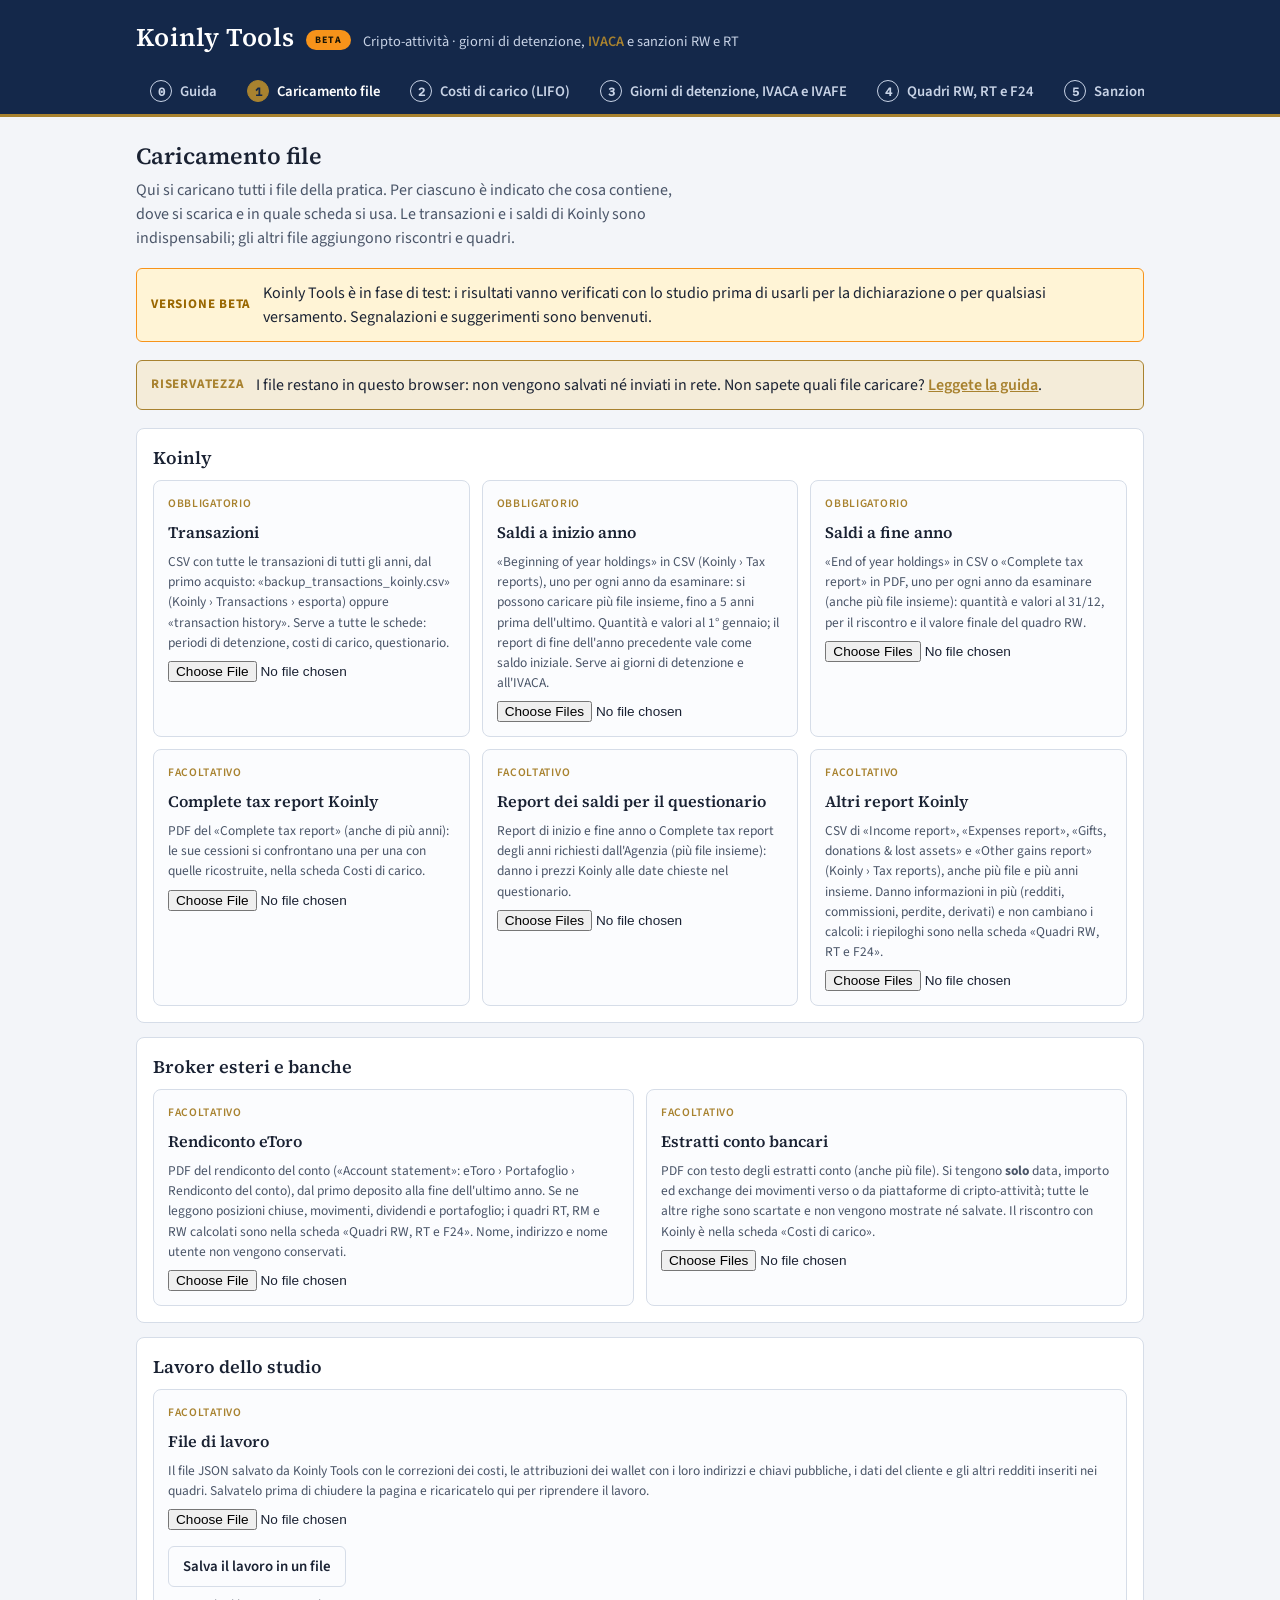
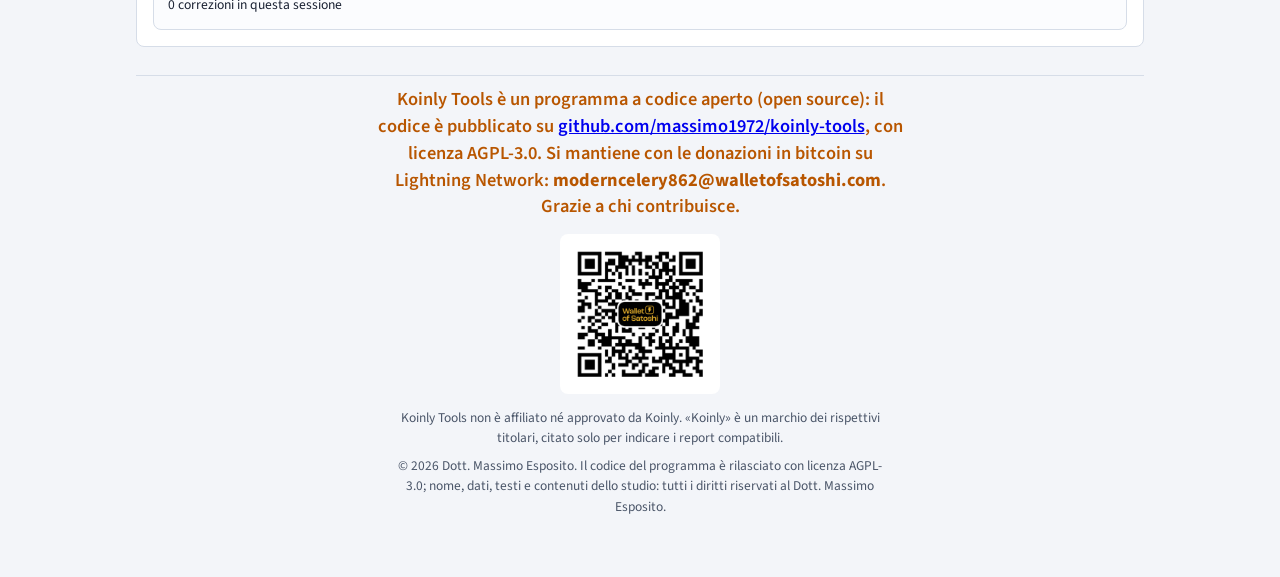
==== index.html @ 42ecb567 "Altri report Koinly: Income, Expenses, Gifts/Lost assets, Other gains Nuovo modulo report.js che leg" ====
<!doctype html>
<html lang="it">
<head>
<meta charset="utf-8">
<meta name="viewport" content="width=device-width,initial-scale=1,viewport-fit=cover">
<title>Koinly Tools</title>
<meta name="description" content="Cripto-attività da report Koinly: giorni di detenzione, imposta sul valore (IVACA) e sanzioni dei quadri RW e RT.">
<meta name="theme-color" content="#14284a">
<link rel="icon" href="img/icone/favicon-32.png" type="image/png" sizes="32x32">
<link rel="icon" href="img/icone/icon-192.png" type="image/png" sizes="192x192">
<link rel="apple-touch-icon" href="img/icone/apple-touch-icon.png">
<!-- anteprima dei link (WhatsApp, LinkedIn, email) -->
<meta property="og:type" content="website">
<meta property="og:site_name" content="Koinly Tools">
<meta property="og:title" content="Koinly Tools (beta) · cripto-attività: giorni di detenzione, IVACA, sanzioni RW e RT">
<meta property="og:description" content="Dai report Koinly: giorni e periodi di detenzione, IVACA, ravvedimento RW e RT, quadri RW e RT e modello F24. I file restano nel browser. A cura del Dott. Massimo Esposito.">
<meta property="og:url" content="https://koinly-tools.netlify.app/">
<meta property="og:image" content="https://koinly-tools.netlify.app/img/icone/anteprima.png">
<meta property="og:image:width" content="1200">
<meta property="og:image:height" content="630">
<meta property="og:image:alt" content="Koinly Tools beta: giorni di detenzione, IVACA, sanzioni RW e RT dai report Koinly">
<meta property="og:locale" content="it_IT">
<meta name="twitter:card" content="summary_large_image">
<link rel="stylesheet" href="comune/fonts/fonts.css?v=20261028a">
<link rel="stylesheet" href="comune/app.css?v=20261028a">
<link rel="stylesheet" href="koinly.css?v=20261028a">
</head>
<body>
<header class="band">
  <div class="wrap">
    <div class="brand">
      <h1>Koinly Tools <span class="beta">beta</span></h1>
      <span class="co">Cripto-attività · giorni di detenzione, <b>IVACA</b> e sanzioni RW e RT</span>
    </div>
    <nav class="steps" id="steps" aria-label="Strumenti"></nav>
  </div>
</header>
<main><div class="wrap" id="app"></div></main>
<noscript><p style="padding:16px">Per usare gli strumenti serve JavaScript attivo.</p></noscript>
<script src="comune/vendor/pdf.min.js"></script>
<script src="comune/pdftext.js?v=20261028a"></script>
<script src="lettura.js?v=20261028a"></script>
<script src="detenzione.js?v=20261028a"></script>
<script src="ivaca.js?v=20261028a"></script>
<script src="banca.js?v=20261028a"></script>
<script src="costi.js?v=20261028a"></script>
<script src="questionario.js?v=20261028a"></script>
<script src="sanzioni.js?v=20261028a"></script>
<script src="modelli.js?v=20261028a"></script>
<script src="etoro.js?v=20261028a"></script>
<script src="xlsx-mini.js?v=20261028a"></script>
<script src="docx-mini.js?v=20261028a"></script>
<script src="studio.js?v=20261028a"></script>
<script src="report.js?v=20261028a"></script>
<script src="guida.js?v=20261028a"></script>
<script src="ui.js?v=20261028a"></script>
</body>
</html>
---- comune/fonts/fonts.css ----
@font-face{font-family:'Source Serif 4';font-style:normal;font-weight:500;font-display:swap;src:url(source-serif-4-latin-500-normal.woff2) format('woff2')}
@font-face{font-family:'Source Serif 4';font-style:normal;font-weight:600;font-display:swap;src:url(source-serif-4-latin-600-normal.woff2) format('woff2')}
@font-face{font-family:'Source Sans 3';font-style:normal;font-weight:400;font-display:swap;src:url(source-sans-3-latin-400-normal.woff2) format('woff2')}
@font-face{font-family:'Source Sans 3';font-style:normal;font-weight:500;font-display:swap;src:url(source-sans-3-latin-500-normal.woff2) format('woff2')}
@font-face{font-family:'Source Sans 3';font-style:normal;font-weight:600;font-display:swap;src:url(source-sans-3-latin-600-normal.woff2) format('woff2')}
@font-face{font-family:'Source Sans 3';font-style:normal;font-weight:700;font-display:swap;src:url(source-sans-3-latin-700-normal.woff2) format('woff2')}
@font-face{font-family:'IBM Plex Mono';font-style:normal;font-weight:400;font-display:swap;src:url(ibm-plex-mono-latin-400-normal.woff2) format('woff2')}
@font-face{font-family:'IBM Plex Mono';font-style:normal;font-weight:500;font-display:swap;src:url(ibm-plex-mono-latin-500-normal.woff2) format('woff2')}
---- comune/app.css ----
html{color-scheme:light}:root{padding-top:env(safe-area-inset-top,0px);padding-bottom:env(safe-area-inset-bottom,0px)}body{margin:0}img{max-width:100%}[hidden]{display:none!important}

/* Layout: banda blu istituzionale con percorso a sei passi; contenuto in colonna unica da sportello, filo oro come segno distintivo. */
:root{
  --navy:#14284a; --navy-2:#1f3a66; --gold:#a8822f; --gold-soft:#f4ecd9; --paper:#ffffff; --bg:#f3f5f9;
  --ink:#1a2233; --ink-2:#4a5568; --line:#d6dde8; --surface:#ffffff; --field:#fbfcfe;
  --hi:#b42318; --hi-bg:#fdecea; --mid:#9a6700; --mid-bg:#fff4d6; --ok:#1e6b45; --ok-bg:#e5f3eb; --info-bg:#e8eef8;
  --onnavy:#ffffff; --onnavy-2:#c8d3e6;
  --f-display:"Source Serif 4", Georgia, "Times New Roman", serif;
  --f-body:"Source Sans 3", "Segoe UI", system-ui, -apple-system, sans-serif;
  --f-mono:"IBM Plex Mono", ui-monospace, "SF Mono", Menlo, monospace;
}
@media (prefers-color-scheme: dark){:root:not([data-theme="light"]){
  --navy:#0f1d36; --navy-2:#1c3358; --gold:#d6b066; --gold-soft:#2c2618; --paper:#121a2b; --bg:#0c1322;
  --ink:#e4e9f2; --ink-2:#a3aec2; --line:#2a3650; --surface:#141e31; --field:#101827;
  --hi:#ff8a80; --hi-bg:#3a1916; --mid:#f0c060; --mid-bg:#33290f; --ok:#7fd1a4; --ok-bg:#132d21; --info-bg:#17243d;
  --onnavy:#f2f5fa; --onnavy-2:#9fb0cc; color-scheme:dark}}
:root[data-theme="dark"]{
  --navy:#0f1d36; --navy-2:#1c3358; --gold:#d6b066; --gold-soft:#2c2618; --paper:#121a2b; --bg:#0c1322;
  --ink:#e4e9f2; --ink-2:#a3aec2; --line:#2a3650; --surface:#141e31; --field:#101827;
  --hi:#ff8a80; --hi-bg:#3a1916; --mid:#f0c060; --mid-bg:#33290f; --ok:#7fd1a4; --ok-bg:#132d21; --info-bg:#17243d;
  --onnavy:#f2f5fa; --onnavy-2:#9fb0cc; color-scheme:dark}
*{box-sizing:border-box}
body{background:var(--bg);color:var(--ink);font-family:var(--f-body);font-size:16px;line-height:1.5}
body::before{content:"";position:fixed;inset:0 0 auto;height:env(safe-area-inset-top,0px);z-index:10;background:var(--navy)}
.wrap{max-width:1040px;margin:0 auto;padding-left:max(16px,env(safe-area-inset-left,0px));padding-right:max(16px,env(safe-area-inset-right,0px))}
header.band{background:var(--navy);color:var(--onnavy);border-bottom:3px solid var(--gold)}
header.band .wrap{padding-block:18px 0}
.brand{display:flex;align-items:baseline;gap:12px;flex-wrap:wrap}
.brand h1{font-family:var(--f-display);font-weight:600;font-size:1.6rem;margin:0;letter-spacing:.01em;text-wrap:balance}
.brand .co{color:var(--onnavy-2);font-size:.9rem}
.brand .co b{color:var(--gold);font-weight:600}
nav.steps{display:flex;gap:2px;overflow-x:auto;margin-top:14px;scrollbar-width:thin}
nav.steps button{flex:0 0 auto;background:none;border:0;color:var(--onnavy-2);font:600 .92rem var(--f-body);padding:10px 14px 12px;cursor:pointer;border-bottom:3px solid transparent;margin-bottom:-3px;display:flex;gap:8px;align-items:center}
nav.steps button .n{font-family:var(--f-mono);font-size:.78rem;border:1px solid currentColor;border-radius:50%;width:22px;height:22px;display:inline-grid;place-items:center}
nav.steps button[aria-current="step"]{color:var(--onnavy);border-bottom-color:var(--gold)}
nav.steps button[aria-current="step"] .n{background:var(--gold);border-color:var(--gold);color:var(--navy)}
nav.steps button:focus-visible{outline:2px solid var(--gold);outline-offset:-2px}
main .wrap{padding-block:22px 60px}
.banner{border:1px solid var(--gold);background:var(--gold-soft);padding:12px 14px;border-radius:6px;display:flex;gap:12px;align-items:center;flex-wrap:wrap;margin-bottom:18px}
.banner strong{letter-spacing:.06em;text-transform:uppercase;font-size:.82rem;color:var(--gold)}
.banner p{margin:0;flex:1 1 260px;min-width:0}
h2{font-family:var(--f-display);font-weight:600;font-size:1.45rem;margin:0 0 4px;text-wrap:balance}
h3{font-family:var(--f-display);font-weight:600;font-size:1.12rem;margin:22px 0 8px}
.lead{color:var(--ink-2);margin:0 0 18px;max-width:68ch}
.panel{background:var(--surface);border:1px solid var(--line);border-radius:8px;padding:16px}
.stack{display:grid;gap:14px}
.row{display:flex;gap:10px;flex-wrap:wrap;align-items:center}
.grid2{display:grid;grid-template-columns:repeat(auto-fit,minmax(230px,1fr));gap:12px 16px}
label.f{display:grid;gap:4px;font-size:.88rem;color:var(--ink-2);min-width:0}
label.f span.t{font-weight:600;color:var(--ink)}
input[type=text],input[type=number],select,textarea{font:inherit;color:var(--ink);background:var(--field);border:1px solid var(--line);border-radius:6px;padding:8px 10px;width:100%;min-width:0}
input.num{font-family:var(--f-mono);font-variant-numeric:tabular-nums;text-align:right}
textarea{min-height:110px;resize:vertical}
input:focus-visible,select:focus-visible,textarea:focus-visible,button:focus-visible,summary:focus-visible{outline:2px solid var(--gold);outline-offset:1px}
.btn{font:600 .93rem var(--f-body);border-radius:6px;padding:9px 14px;cursor:pointer;border:1px solid var(--navy-2);background:var(--navy-2);color:#fff}
.btn.ghost{background:transparent;color:var(--ink);border-color:var(--line)}
.btn.gold{background:var(--gold);border-color:var(--gold);color:#1a1405}
.btn:disabled{opacity:.5;cursor:not-allowed}
.drop{border:2px dashed var(--line);border-radius:8px;padding:22px;text-align:center;background:var(--field)}
.drop.over{border-color:var(--gold);background:var(--gold-soft)}
.muted{color:var(--ink-2);font-size:.9rem}
.small{font-size:.84rem}
table{border-collapse:collapse;width:100%;font-size:.9rem}
th,td{border-bottom:1px solid var(--line);padding:7px 8px;text-align:left;vertical-align:top}
th{font-weight:600;color:var(--ink-2);font-size:.8rem;text-transform:uppercase;letter-spacing:.05em}
td.n,th.n{text-align:right;font-family:var(--f-mono);font-variant-numeric:tabular-nums;white-space:nowrap}
.scroll{overflow-x:auto;max-width:100%}
.chip{display:inline-block;font-size:.76rem;font-weight:600;padding:2px 8px;border-radius:99px;white-space:nowrap;letter-spacing:.02em}
.c-ok{background:var(--ok-bg);color:var(--ok)} .c-mid{background:var(--mid-bg);color:var(--mid)} .c-hi{background:var(--hi-bg);color:var(--hi)} .c-info{background:var(--info-bg);color:var(--ink-2)}
.area{margin-top:6px}
.fieldrow{border-top:1px solid var(--line);padding:12px 0;display:grid;grid-template-columns:minmax(150px,220px) 1fr;gap:10px 18px}
.fieldrow:first-of-type{border-top:0}
@media (max-width:640px){.fieldrow{grid-template-columns:1fr}}
.fname{font-weight:600}
.fname details{font-weight:400}
.fname summary{cursor:pointer;color:var(--ink-2);font-size:.8rem;list-style:none}
.fname summary::-webkit-details-marker{display:none}
.cands{display:grid;gap:8px;min-width:0}
.cand{display:grid;grid-template-columns:auto 1fr;gap:4px 10px;align-items:start}
.cand .v{font-family:var(--f-mono);font-weight:500}
.ref{font-size:.8rem;color:var(--ink-2)}
blockquote.src{margin:4px 0 0;padding:6px 10px;border-left:3px solid var(--gold);background:var(--field);font-size:.86rem;color:var(--ink);overflow-wrap:anywhere}
blockquote.src mark{background:var(--gold-soft);color:inherit;padding:0 2px}
.confirmed{display:flex;gap:8px;align-items:center;flex-wrap:wrap;font-size:.88rem}
.finding{border:1px solid var(--line);border-left-width:5px;border-radius:6px;padding:12px 14px;background:var(--surface)}
.finding.alta{border-left-color:var(--hi)} .finding.media{border-left-color:var(--mid)} .finding.info{border-left-color:var(--line)}
.finding h4{margin:0 0 6px;font-size:1rem;display:flex;gap:8px;align-items:center;flex-wrap:wrap}
.finding dl{display:grid;grid-template-columns:max-content 1fr;gap:4px 12px;margin:0;font-size:.92rem}
.finding dt{color:var(--ink-2);font-weight:600}
.finding dd{margin:0;min-width:0;overflow-wrap:anywhere}
@media (max-width:520px){.finding dl{grid-template-columns:1fr}.finding dd{margin-bottom:6px}}
.kpis{display:grid;grid-template-columns:repeat(auto-fit,minmax(170px,1fr));gap:10px}
.kpi{border:1px solid var(--line);border-radius:8px;padding:12px;background:var(--surface)}
.kpi .k{font-size:.78rem;color:var(--ink-2);text-transform:uppercase;letter-spacing:.06em;font-weight:600}
.kpi .v{font-family:var(--f-mono);font-size:1.25rem;font-variant-numeric:tabular-nums;margin-top:2px}
.kpi .s{font-size:.8rem;color:var(--ink-2)}
.notes{margin:0;padding-left:18px;color:var(--ink-2);font-size:.9rem}
.err{background:var(--hi-bg);color:var(--hi);border-radius:6px;padding:10px 12px;font-size:.92rem}
.warn{background:var(--mid-bg);color:var(--ink);border-radius:6px;padding:10px 12px;font-size:.92rem;border:1px solid var(--mid)}
.hint{background:var(--info-bg);border-radius:6px;padding:10px 12px;font-size:.92rem}
.chartbox svg{width:100%;height:auto;display:block}
.report{background:var(--paper);border:1px solid var(--line);border-radius:8px;padding:20px;max-width:100%;overflow-wrap:anywhere}
.report h1{font-family:var(--f-display);font-size:1.4rem;margin:0 0 6px}
.report h2{font-size:1.15rem;margin-top:22px;border-bottom:1px solid var(--gold);padding-bottom:4px}
.report h3{font-size:1rem}
.report li{margin-bottom:4px}
.report blockquote{margin:10px 0;padding:8px 12px;background:var(--info-bg);border-radius:6px}
.docitem{display:grid;grid-template-columns:1fr auto;gap:8px 12px;align-items:center;border-top:1px solid var(--line);padding:10px 0}
.docitem:first-child{border-top:0}
.docitem .nm{font-weight:600;overflow-wrap:anywhere;min-width:0}
@media (max-width:520px){.docitem{grid-template-columns:1fr}}
.foot{margin-top:28px;border-top:1px solid var(--line);padding-top:12px;font-size:.85rem;color:var(--ink-2)}
.toggle{display:flex;gap:8px;align-items:flex-start;font-size:.92rem}
.toggle input{margin-top:4px}
.aiitem{border-top:1px solid var(--line);padding:10px 0}
.navbtns{display:flex;justify-content:space-between;gap:10px;margin-top:22px;flex-wrap:wrap}
@media (prefers-reduced-motion:no-preference){.btn,nav.steps button{transition:background .15s,color .15s,border-color .15s}}
/* Valutazione: forza / debolezza, leve in euro */
.pfgrid{display:grid;grid-template-columns:repeat(auto-fit,minmax(280px,1fr));gap:12px}
.pf{border:1px solid var(--line);border-top-width:4px;border-radius:8px;padding:10px 14px;background:var(--surface)}
.pf.forza{border-top-color:var(--ok)} .pf.debolezza{border-top-color:var(--hi)} .pf.attenzione{border-top-color:var(--mid)}
.pf h4{margin:0 0 6px;font-size:1rem;display:flex;gap:8px;align-items:center}
.pf ul{margin:0;padding-left:18px;font-size:.92rem} .pf li{margin-bottom:6px;overflow-wrap:anywhere}
ol.leve{margin:0;padding-left:22px;display:grid;gap:12px}
ol.leve .lv{display:flex;justify-content:space-between;gap:10px;flex-wrap:wrap}
ol.leve .lvv{font-family:var(--f-mono);font-variant-numeric:tabular-nums;white-space:nowrap}
.bar{height:6px;background:var(--line);border-radius:3px;margin:4px 0;overflow:hidden}
.bar span{display:block;height:100%;background:var(--gold)}
/* Stampa: solo il rapporto, pronto per «Salva come PDF» */
@media print{
  :root{--bg:#fff;--surface:#fff;--paper:#fff;--ink:#111;--ink-2:#444;--line:#ccc;--info-bg:#f2f4f8}
  body{background:#fff;font-size:11pt}
  header.band nav,.navbtns,.banner,.warn,#rawReport,.row .btn,.btn,#dlmsg,#app > h2,#app > .lead,#app > p.muted,.foot{display:none!important}
  header.band{background:#fff;color:#111;border-bottom:2px solid #a8822f}
  header.band .brand h1{color:#14284a} header.band .brand .co{color:#444}
  .report{border:0;padding:0}
  .report h2{break-after:avoid} .report li,.report tr{break-inside:avoid}
  main .wrap{padding:0}
}
.costtbl th:nth-child(2),.costtbl td:nth-child(2){width:120px}.costtbl th:nth-child(3),.costtbl td:nth-child(3){width:150px}
---- koinly.css ----
/* Koinly Tools: aggiunte allo stile comune (app.css) */
.beta{display:inline-block;vertical-align:middle;font:700 .62rem var(--f-body);letter-spacing:.1em;text-transform:uppercase;background:#f7931a;color:#1a1405;border-radius:99px;padding:3px 9px;margin-left:6px}
.beta-avviso{border-color:#f7931a;background:var(--mid-bg)}
.beta-avviso strong{color:var(--mid)}
.slots{display:grid;grid-template-columns:repeat(auto-fit,minmax(260px,1fr));gap:12px}
.slot{border:1px solid var(--line);border-radius:8px;padding:14px;background:var(--field);display:grid;gap:8px;align-content:start;min-width:0}
.slot.ok{border-color:var(--ok);background:var(--ok-bg)}
.slot.err{border-color:var(--hi);background:var(--hi-bg)}
.slot h3{margin:0;font-size:1rem}
.slot .req{font:600 .72rem var(--f-body);letter-spacing:.06em;text-transform:uppercase;color:var(--gold)}
.slot input[type=file]{font-size:.85rem;max-width:100%}
.slot .stato{font-size:.85rem;margin:0;overflow-wrap:anywhere}
.grid2>div{min-width:0}
.cards{display:grid;grid-template-columns:repeat(auto-fit,minmax(160px,1fr));gap:10px}
.card{border:1px solid var(--line);border-radius:8px;padding:12px;background:var(--surface)}
.card .k{font-size:.8rem;color:var(--ink-2)}
.card .v{font:600 1.25rem var(--f-mono);font-variant-numeric:tabular-nums}
.card.hl{border-color:var(--gold);background:var(--gold-soft)}
table.det{width:100%;border-collapse:collapse;font-size:.88rem}
table.det th,table.det td{padding:6px 8px;border-bottom:1px solid var(--line);text-align:left;vertical-align:top}
table.det th{font-size:.78rem;color:var(--ink-2);font-weight:600;background:var(--field);position:sticky;top:0}
table.det td.n,table.det th.n{text-align:right;font-family:var(--f-mono);font-variant-numeric:tabular-nums;white-space:nowrap}
table.det tr.tot td{font-weight:700;border-top:2px solid var(--ink-2)}
table.det tr.escl td{opacity:.55}
table.det input.num{width:120px;padding:4px 6px}
table.det .note{font-size:.8rem;color:var(--ink-2);max-width:340px}
table.det .note li{margin:0 0 2px}
table.det ul{margin:0;padding-left:16px}
table.periodi{font-size:.8rem;margin:6px 0 4px}
.u{font-family:var(--f-body);font-size:.75em;color:var(--ink-2)}
.piede{margin-top:28px;padding-top:10px;border-top:1px solid var(--line)}
.piede .marchio{text-align:center;margin:14px auto 0;max-width:70ch}
.diritti{text-align:center;margin:8px auto 0;max-width:70ch;color:var(--ink-2)}
.banner .btnlink{color:var(--gold);font-weight:600}
.donazioni-box{display:flex;flex-direction:column;align-items:center;gap:14px;text-align:center}
.donazioni-box img{background:#fff;border-radius:8px;padding:4px;max-width:100%;height:auto}
.donazioni-box .donazioni{max-width:60ch}
.donazioni{font-size:1.15rem;font-weight:600;line-height:1.45;color:#b85600;margin:0}
.donazioni b{color:inherit}
@media (prefers-color-scheme: dark){:root:not([data-theme="light"]) .donazioni{color:#f7931a}}
:root[data-theme="dark"] .donazioni{color:#f7931a}
.btnlink{background:none;border:0;color:var(--navy-2);text-decoration:underline;cursor:pointer;font:inherit;padding:0}
.avvisi{margin:0;padding-left:18px}
.avvisi li{margin-bottom:4px}
.avvisi li.hi{color:var(--hi)}
.metodi{font-size:.86rem;color:var(--ink-2);max-width:80ch}
.toolbar{display:flex;gap:8px;flex-wrap:wrap}
@media (prefers-color-scheme: dark){:root:not([data-theme="light"]) table.det .btnlink{color:var(--gold)}}
#resoconto{display:none}
@media print{
  @page{size:A4 portrait;margin:12mm}
  body{background:#fff;color:#000;font-size:9pt}
  body.in-stampa header.band,body.in-stampa main{display:none!important}
  body.in-stampa #resoconto{display:block}
  #resoconto .studio{display:flex;justify-content:space-between;gap:16px;align-items:flex-end;padding-bottom:6px;margin-bottom:10px;border-bottom:1px solid #14284a;font-size:8.5pt;line-height:1.35}
  #resoconto .studio b{font:600 13pt var(--f-display);color:#14284a}
  #resoconto .studio span{color:#555}
  #resoconto .studio .contatti{text-align:right;color:#333}
  #resoconto .firma{margin-top:18px;font-size:8.5pt;text-align:right}
  #resoconto h1{font:600 16pt var(--f-display);margin:0}
  #resoconto h2{font:600 11pt var(--f-display);margin:14px 0 4px;break-after:avoid}
  #resoconto .testata{border-bottom:2px solid #a8822f;padding-bottom:4px;margin-bottom:8px;display:flex;justify-content:space-between;align-items:baseline}
  #resoconto .testata p{margin:0;color:#555}
  #resoconto table{border-collapse:collapse;width:100%;font-size:7.5pt}
  #resoconto td,#resoconto th{overflow-wrap:anywhere}
  #resoconto table.dati{width:auto}
  #resoconto td,#resoconto th{border-bottom:1px solid #ccc;padding:2px 6px;text-align:left}
  #resoconto th{background:#eef1f6}
  #resoconto .n{text-align:right;font-variant-numeric:tabular-nums;white-space:nowrap}
  #resoconto tr.tot td{font-weight:700;border-top:1.5px solid #000}
  #resoconto thead{display:table-header-group}
  #resoconto tr{break-inside:avoid}
  #resoconto table.rw{font-size:6pt}
  #resoconto .u{font-size:6.5pt;color:#555}
  #resoconto .panel{border:0;padding:0;margin-top:10px}
  #resoconto .banner{border:1px solid #a8822f;padding:6px 8px;margin:8px 0}
  #resoconto ol,#resoconto ul{margin:4px 0 4px 18px;padding:0}
  #resoconto .donazioni-box{margin-top:12px;break-inside:avoid}
  #resoconto .donazioni-box img{width:32mm;height:32mm}
  #resoconto .donazioni{font-size:11pt;color:#b85600;margin-top:12px}
  #resoconto .diritti{font-size:7pt;color:#555;text-align:left;margin-top:6px}
  #resoconto .nota{font-size:7.5pt;color:#444}
  #resoconto .avvisi li.hi{color:#b42318}
  body:not(.in-stampa) header.band nav,body:not(.in-stampa) .toolbar,body:not(.in-stampa) .slots,body:not(.in-stampa) .noprint{display:none!important}
}
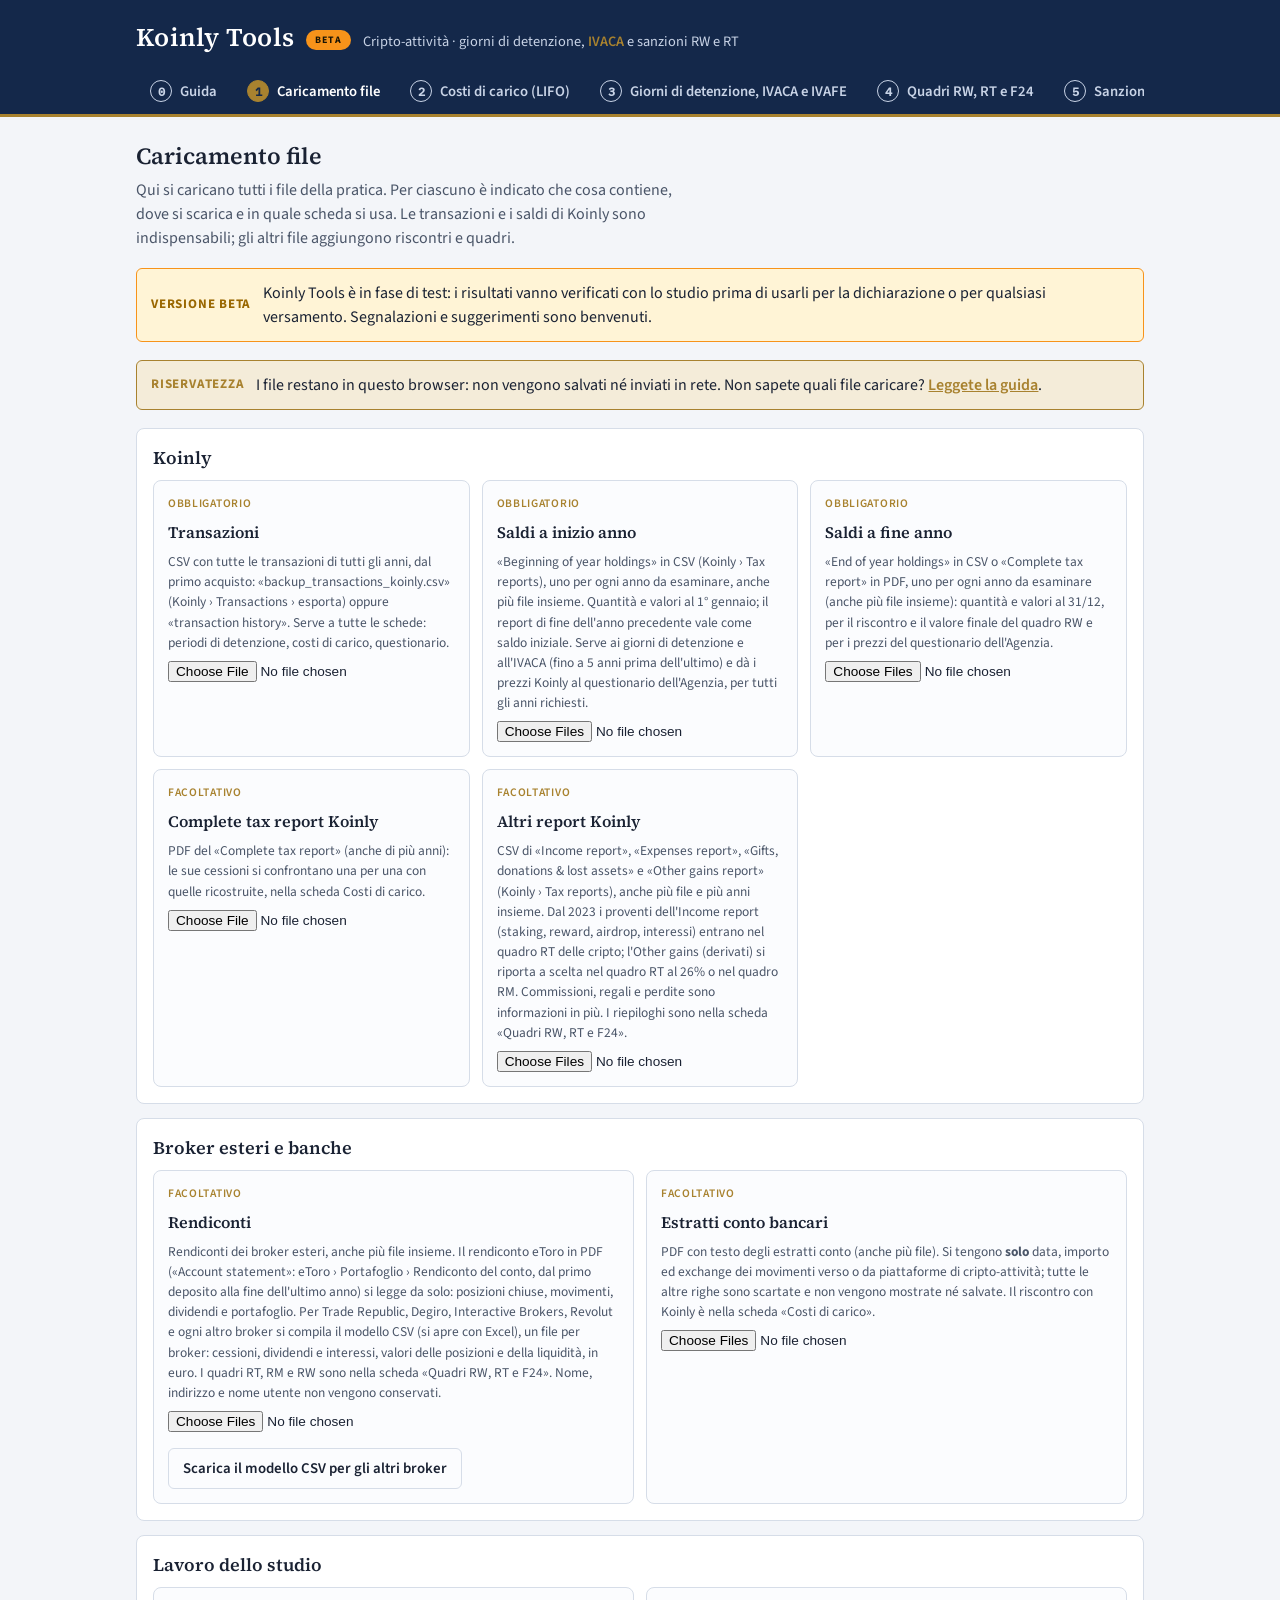
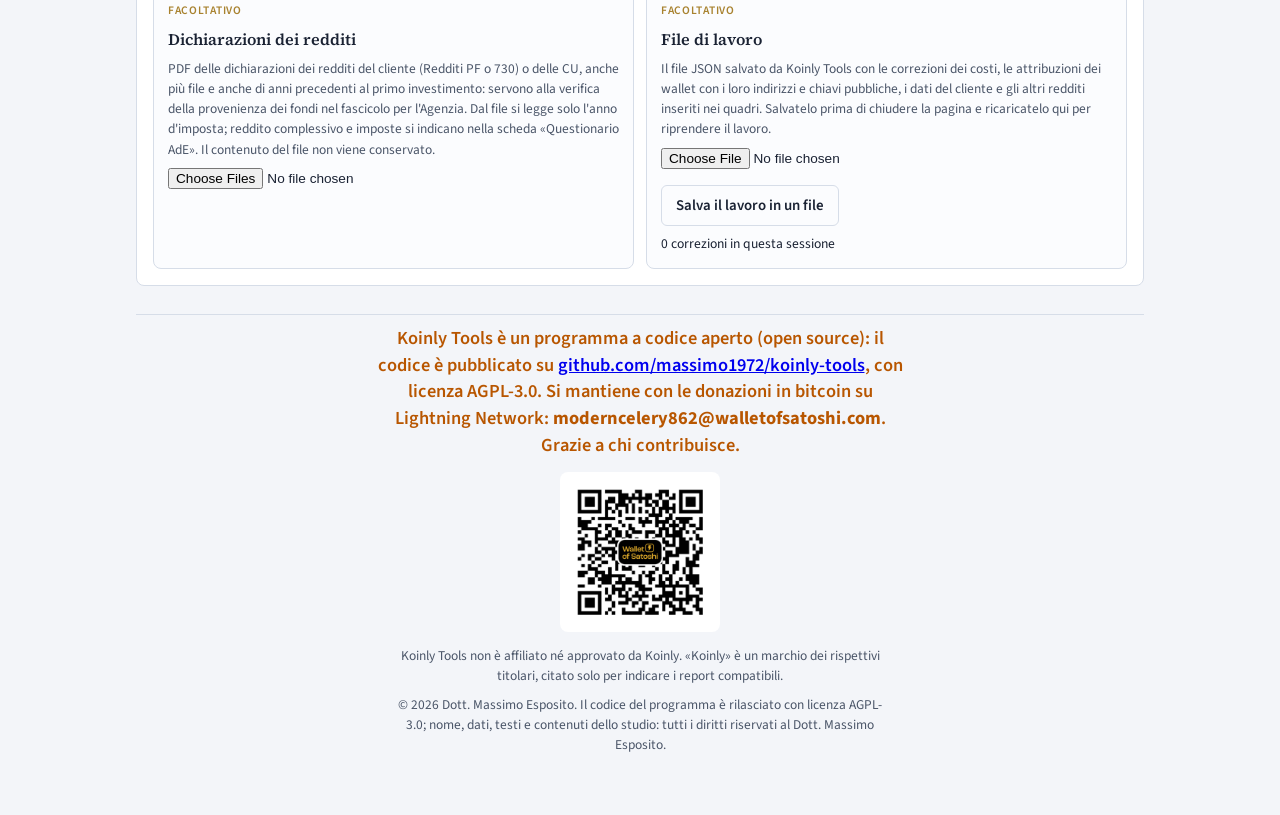
==== commit fa69df08: "Broker esteri con motore comune e modello CSV; verifica della provenienza fondi con semaforo - ester" ====
--- a/index.html
+++ b/index.html
@@ -21,9 +21,9 @@
 <meta property="og:image:alt" content="Koinly Tools beta: giorni di detenzione, IVACA, sanzioni RW e RT dai report Koinly">
 <meta property="og:locale" content="it_IT">
 <meta name="twitter:card" content="summary_large_image">
-<link rel="stylesheet" href="comune/fonts/fonts.css?v=20261028a">
-<link rel="stylesheet" href="comune/app.css?v=20261028a">
-<link rel="stylesheet" href="koinly.css?v=20261028a">
+<link rel="stylesheet" href="comune/fonts/fonts.css?v=20261029a">
+<link rel="stylesheet" href="comune/app.css?v=20261029a">
+<link rel="stylesheet" href="koinly.css?v=20261029a">
 </head>
 <body>
 <header class="band">
@@ -38,21 +38,23 @@
 <main><div class="wrap" id="app"></div></main>
 <noscript><p style="padding:16px">Per usare gli strumenti serve JavaScript attivo.</p></noscript>
 <script src="comune/vendor/pdf.min.js"></script>
-<script src="comune/pdftext.js?v=20261028a"></script>
-<script src="lettura.js?v=20261028a"></script>
-<script src="detenzione.js?v=20261028a"></script>
-<script src="ivaca.js?v=20261028a"></script>
-<script src="banca.js?v=20261028a"></script>
-<script src="costi.js?v=20261028a"></script>
-<script src="questionario.js?v=20261028a"></script>
-<script src="sanzioni.js?v=20261028a"></script>
-<script src="modelli.js?v=20261028a"></script>
-<script src="etoro.js?v=20261028a"></script>
-<script src="xlsx-mini.js?v=20261028a"></script>
-<script src="docx-mini.js?v=20261028a"></script>
-<script src="studio.js?v=20261028a"></script>
-<script src="report.js?v=20261028a"></script>
-<script src="guida.js?v=20261028a"></script>
-<script src="ui.js?v=20261028a"></script>
+<script src="comune/pdftext.js?v=20261029a"></script>
+<script src="lettura.js?v=20261029a"></script>
+<script src="detenzione.js?v=20261029a"></script>
+<script src="ivaca.js?v=20261029a"></script>
+<script src="banca.js?v=20261029a"></script>
+<script src="costi.js?v=20261029a"></script>
+<script src="provenienza.js?v=20261029a"></script>
+<script src="questionario.js?v=20261029a"></script>
+<script src="sanzioni.js?v=20261029a"></script>
+<script src="modelli.js?v=20261029a"></script>
+<script src="estero.js?v=20261029a"></script>
+<script src="etoro.js?v=20261029a"></script>
+<script src="xlsx-mini.js?v=20261029a"></script>
+<script src="docx-mini.js?v=20261029a"></script>
+<script src="studio.js?v=20261029a"></script>
+<script src="report.js?v=20261029a"></script>
+<script src="guida.js?v=20261029a"></script>
+<script src="ui.js?v=20261029a"></script>
 </body>
 </html>
--- a/koinly.css
+++ b/koinly.css
@@ -83,3 +83,10 @@
   #resoconto .avvisi li.hi{color:#b42318}
   body:not(.in-stampa) header.band nav,body:not(.in-stampa) .toolbar,body:not(.in-stampa) .slots,body:not(.in-stampa) .noprint{display:none!important}
 }
+/* semaforo della verifica della provenienza dei fondi */
+.sem{display:inline-flex;align-items:center;gap:6px;font-weight:600;border-radius:999px;padding:2px 10px;font-size:.85rem;white-space:nowrap}
+.sem::before{content:"";width:10px;height:10px;border-radius:50%;background:currentColor}
+.sem.verde{color:var(--ok);background:var(--ok-bg)}
+.sem.giallo{color:var(--mid);background:var(--mid-bg)}
+.sem.rosso{color:var(--hi);background:var(--hi-bg)}
+.avvisi li.mid{color:var(--mid)}
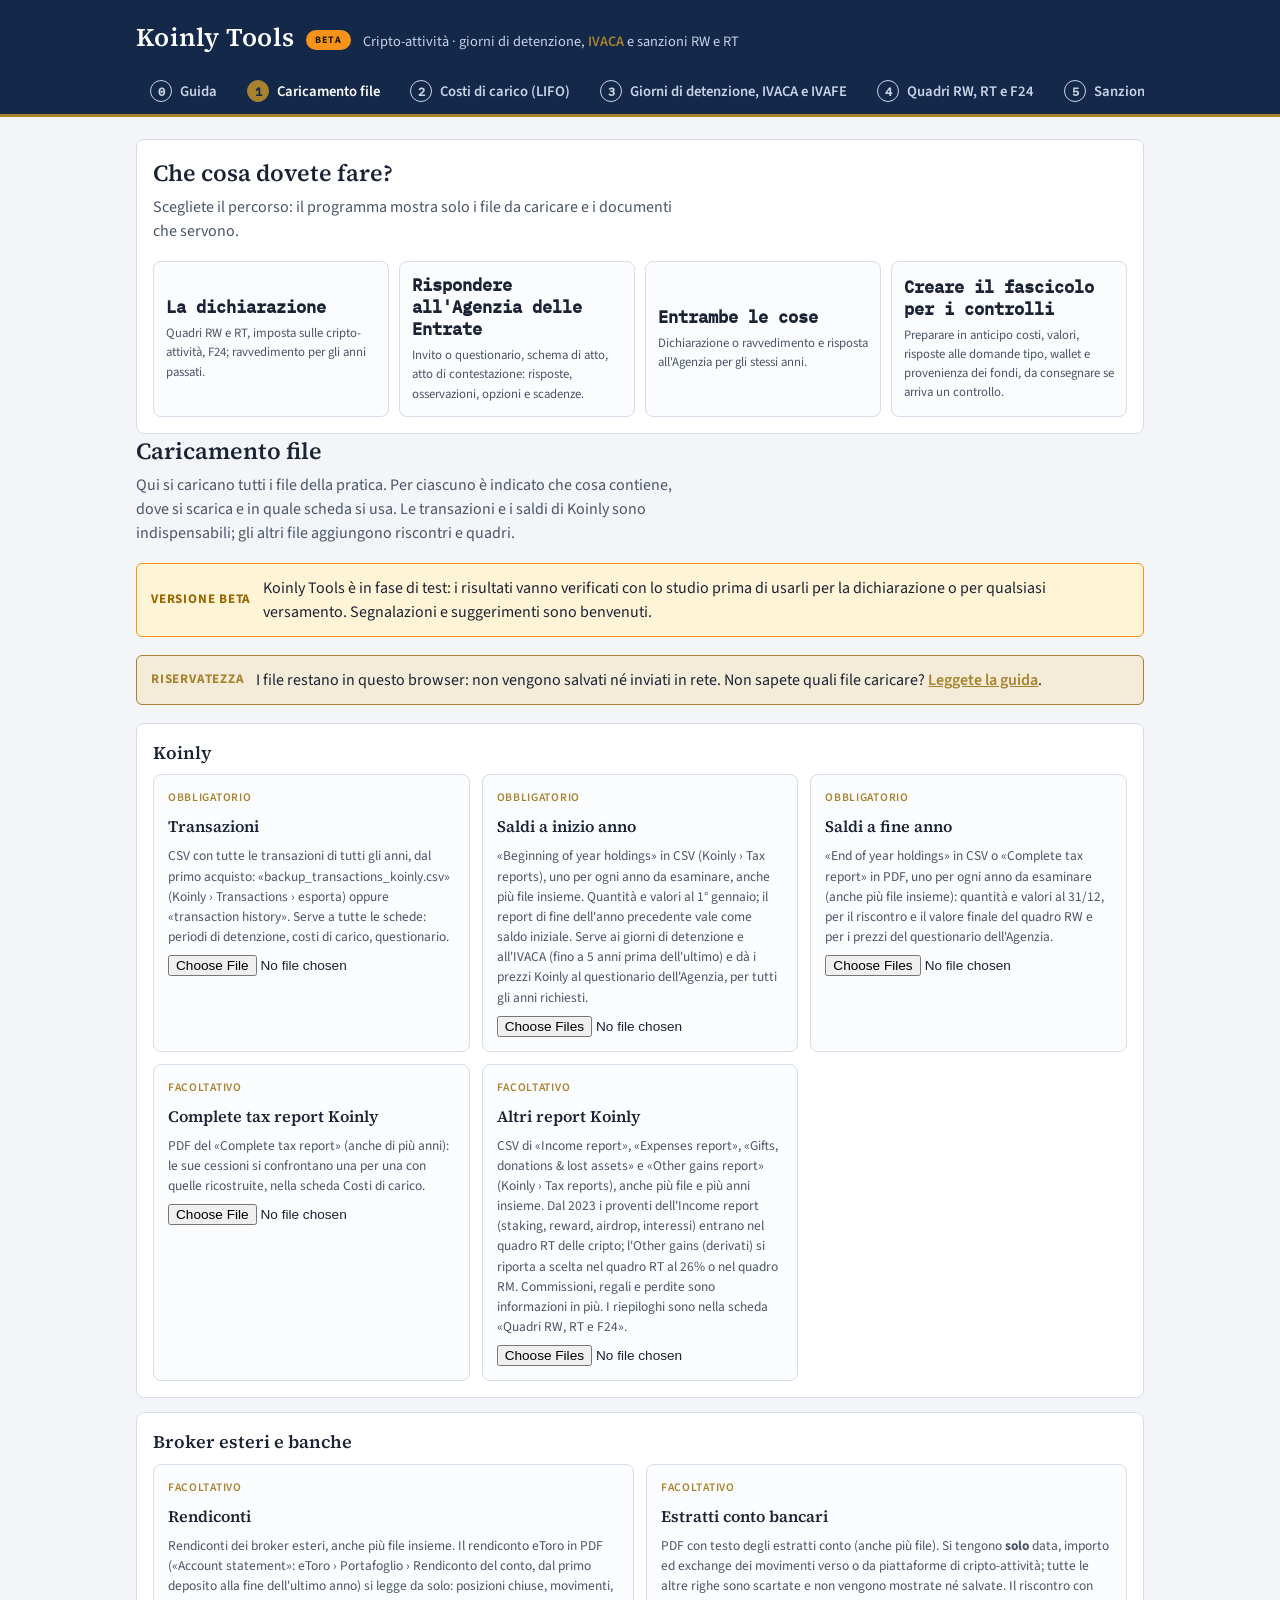
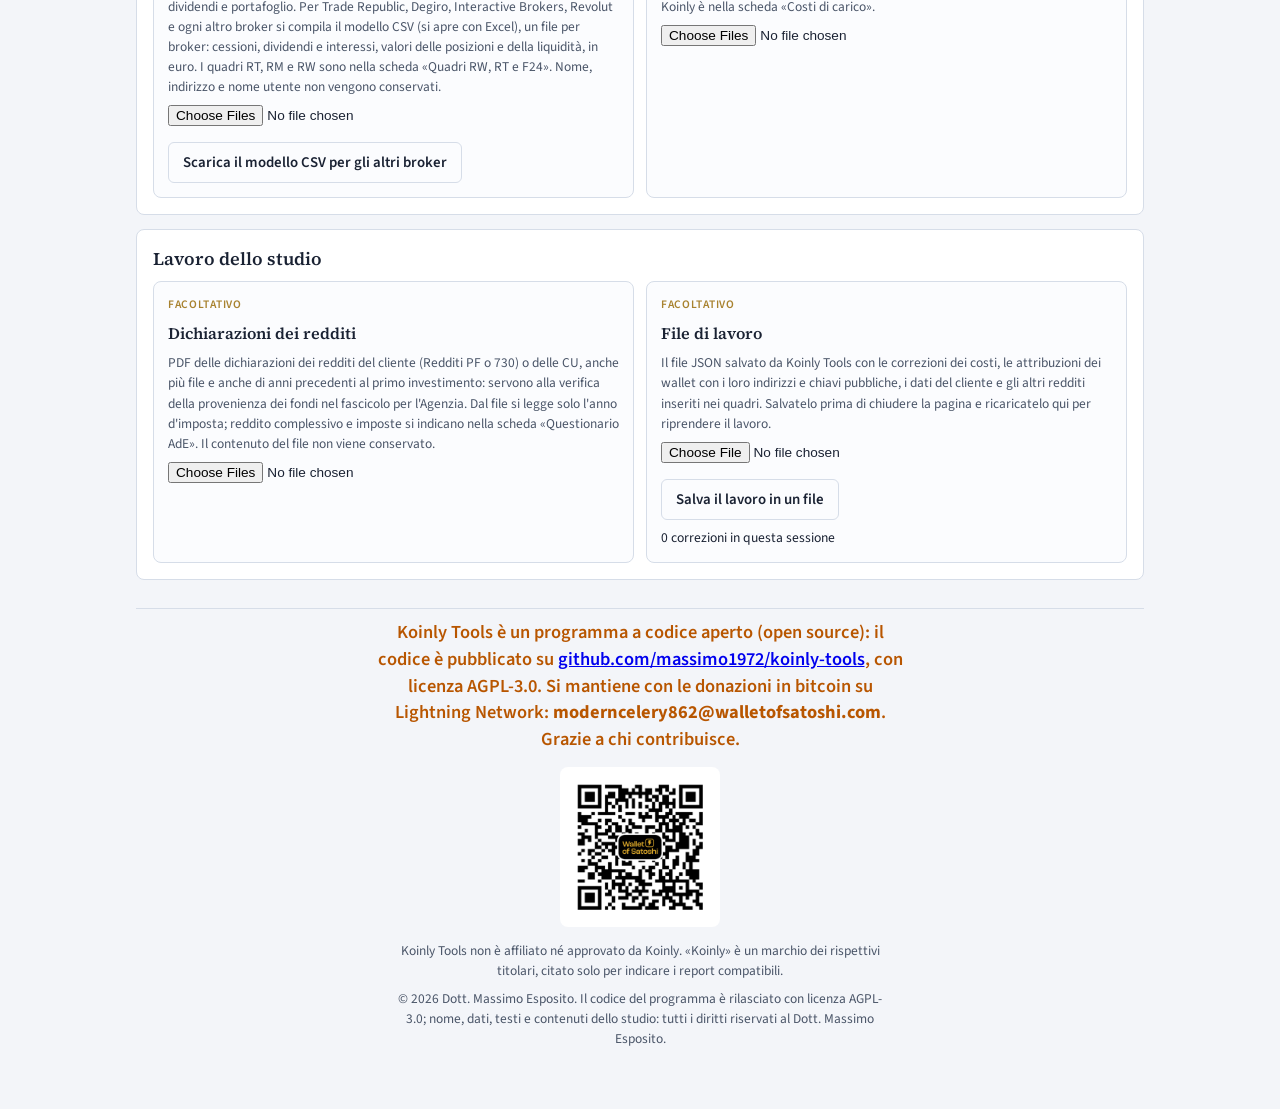
==== commit aee32b08: "Atto di contestazione RW nella pratica AdE; scelta iniziale del percorso - Lettura dell'atto di cont" ====
--- a/index.html
+++ b/index.html
@@ -21,9 +21,9 @@
 <meta property="og:image:alt" content="Koinly Tools beta: giorni di detenzione, IVACA, sanzioni RW e RT dai report Koinly">
 <meta property="og:locale" content="it_IT">
 <meta name="twitter:card" content="summary_large_image">
-<link rel="stylesheet" href="comune/fonts/fonts.css?v=20261029a">
-<link rel="stylesheet" href="comune/app.css?v=20261029a">
-<link rel="stylesheet" href="koinly.css?v=20261029a">
+<link rel="stylesheet" href="comune/fonts/fonts.css?v=20261029h">
+<link rel="stylesheet" href="comune/app.css?v=20261029h">
+<link rel="stylesheet" href="koinly.css?v=20261029h">
 </head>
 <body>
 <header class="band">
@@ -38,23 +38,24 @@
 <main><div class="wrap" id="app"></div></main>
 <noscript><p style="padding:16px">Per usare gli strumenti serve JavaScript attivo.</p></noscript>
 <script src="comune/vendor/pdf.min.js"></script>
-<script src="comune/pdftext.js?v=20261029a"></script>
-<script src="lettura.js?v=20261029a"></script>
-<script src="detenzione.js?v=20261029a"></script>
-<script src="ivaca.js?v=20261029a"></script>
-<script src="banca.js?v=20261029a"></script>
-<script src="costi.js?v=20261029a"></script>
-<script src="provenienza.js?v=20261029a"></script>
-<script src="questionario.js?v=20261029a"></script>
-<script src="sanzioni.js?v=20261029a"></script>
-<script src="modelli.js?v=20261029a"></script>
-<script src="estero.js?v=20261029a"></script>
-<script src="etoro.js?v=20261029a"></script>
-<script src="xlsx-mini.js?v=20261029a"></script>
-<script src="docx-mini.js?v=20261029a"></script>
-<script src="studio.js?v=20261029a"></script>
-<script src="report.js?v=20261029a"></script>
-<script src="guida.js?v=20261029a"></script>
-<script src="ui.js?v=20261029a"></script>
+<script src="comune/pdftext.js?v=20261029h"></script>
+<script src="lettura.js?v=20261029h"></script>
+<script src="detenzione.js?v=20261029h"></script>
+<script src="ivaca.js?v=20261029h"></script>
+<script src="banca.js?v=20261029h"></script>
+<script src="costi.js?v=20261029h"></script>
+<script src="pratica.js?v=20261029h"></script>
+<script src="provenienza.js?v=20261029h"></script>
+<script src="questionario.js?v=20261029h"></script>
+<script src="sanzioni.js?v=20261029h"></script>
+<script src="modelli.js?v=20261029h"></script>
+<script src="estero.js?v=20261029h"></script>
+<script src="etoro.js?v=20261029h"></script>
+<script src="xlsx-mini.js?v=20261029h"></script>
+<script src="docx-mini.js?v=20261029h"></script>
+<script src="studio.js?v=20261029h"></script>
+<script src="report.js?v=20261029h"></script>
+<script src="guida.js?v=20261029h"></script>
+<script src="ui.js?v=20261029h"></script>
 </body>
 </html>
--- a/koinly.css
+++ b/koinly.css
@@ -90,3 +90,8 @@
 .sem.giallo{color:var(--mid);background:var(--mid-bg)}
 .sem.rosso{color:var(--hi);background:var(--hi-bg)}
 .avvisi li.mid{color:var(--mid)}
+/* scelta del percorso iniziale */
+.percorso .cards{grid-template-columns:repeat(auto-fit,minmax(200px,1fr))}
+.card.scelta{text-align:left;cursor:pointer;font:inherit;color:inherit;border:1px solid var(--line);background:var(--field)}
+.card.scelta:hover,.card.scelta:focus-visible{border-color:var(--gold);outline:none}
+.card.scelta .v{font-size:1.05rem;margin-bottom:6px}
